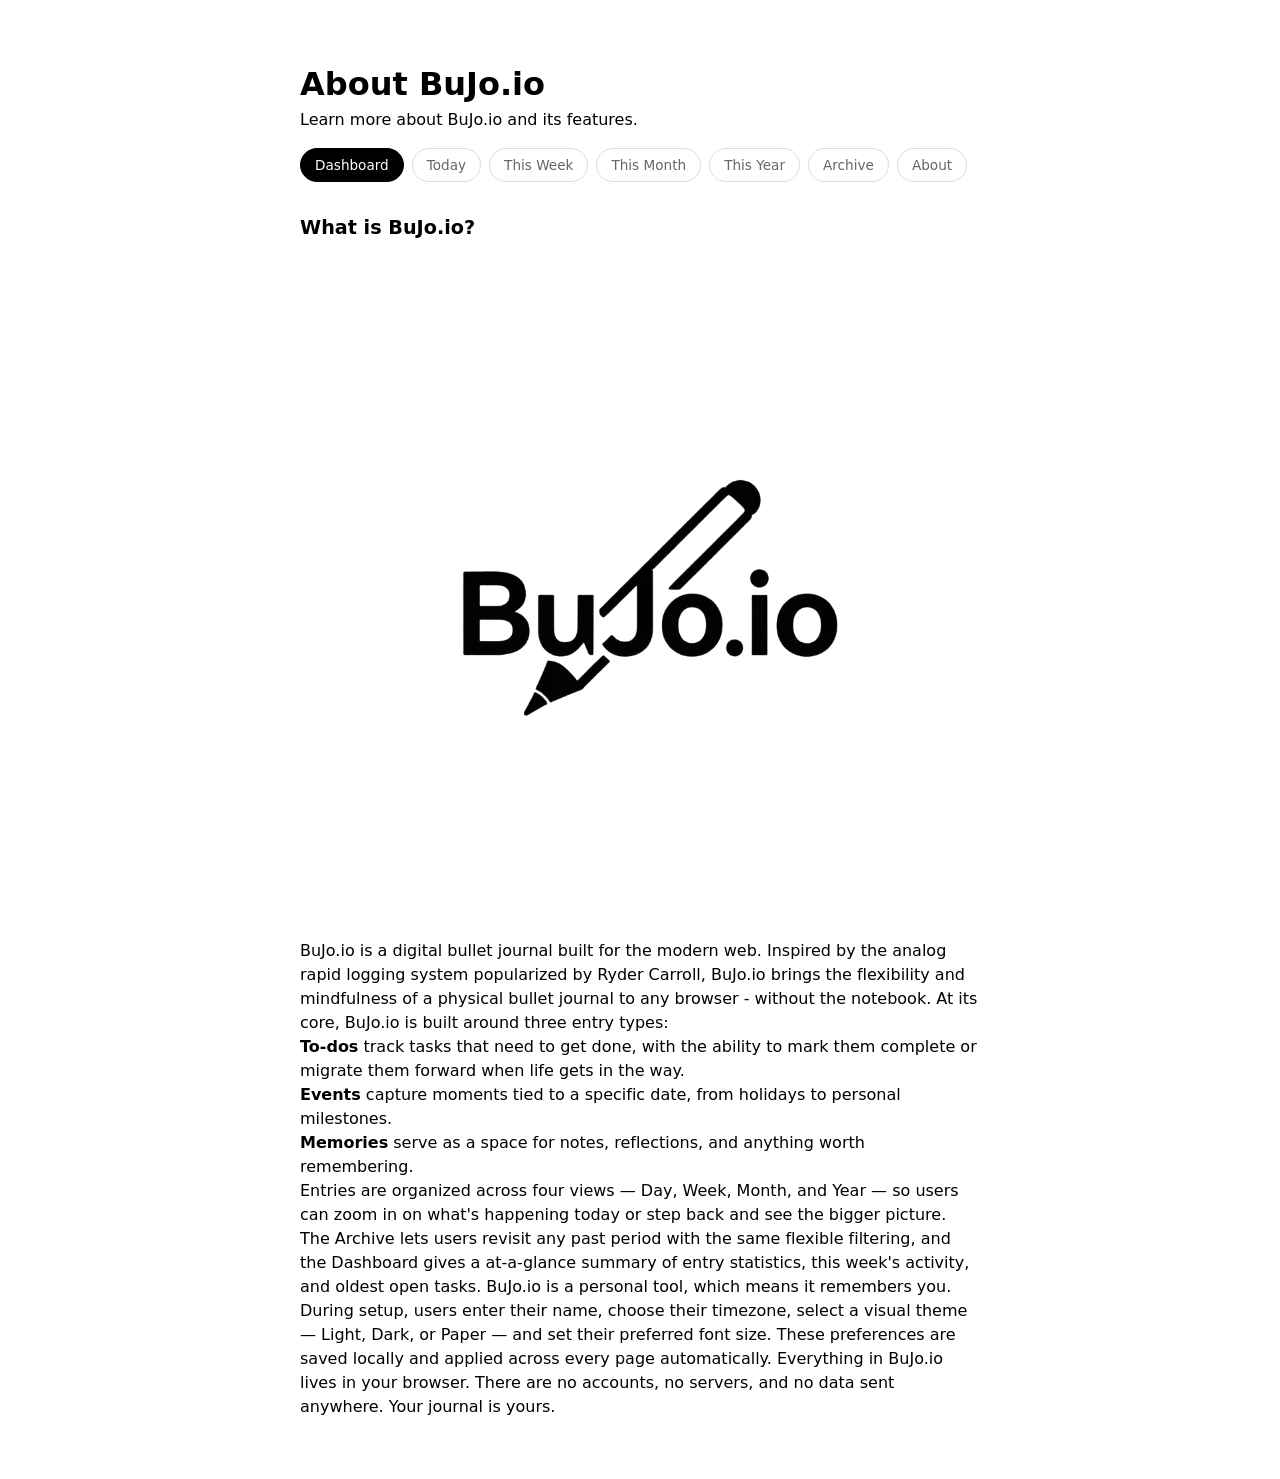
==== about.html @ 564a23ba "Built About page.  Added links to About to Dashboard, BuJo, and Archive pages." ====
<!DOCTYPE html>
<html lang="en">
<head>
    <meta charset="UTF-8">
    <meta name="viewport" content="width=device-width, initial-scale=1.0">
    <link rel="stylesheet" href="./css/style.css">
    <link rel="icon" type="image/png" href="./img/favicon-96x96.png" sizes="96x96" />
    <link rel="icon" type="image/svg+xml" href="./img/favicon.svg" />
    <link rel="shortcut icon" href="./img/favicon.ico" />
    <link rel="apple-touch-icon" sizes="180x180" href="./img/apple-touch-icon.png" />
    <link rel="manifest" href="./img/site.webmanifest" />
    <title>About BuJo.io</title>
</head>
<body>
    <main class="main">
        <h1 class="main__title">About BuJo.io</h1>
        <p class="main__description">Learn more about BuJo.io and its features.</p>

        <nav class="view-nav">
          <a href="dashboard.html" class="active">Dashboard</a>
          <a href="bujo.html">Today</a>
          <a href="bujo.html?view=week">This Week</a>
          <a href="bujo.html?view=month">This Month</a>
          <a href="bujo.html?view=year">This Year</a>
          <a href="archive.html">Archive</a>
          <a href="about.html">About</a>
        </nav>
        
        <section>
            <h2 class="section-title">What is BuJo.io?</h2>
            <img src="./img/BuJoLogo.svg" alt="BuJo.io Logo" class="about-logo">
            <p>BuJo.io is a digital bullet journal built for the modern web. Inspired by the analog rapid logging system popularized by Ryder Carroll, BuJo.io brings the flexibility and mindfulness of a physical bullet journal to any browser - without the notebook.
                At its core, BuJo.io is built around three entry types: 
                <ul>
                    <li><strong>To-dos</strong> track tasks that need to get done, with the ability to mark them complete or migrate them forward when life gets in the way.</li>
                    <li><strong>Events</strong> capture moments tied to a specific date, from holidays to personal milestones.</li>
                    <li><strong>Memories</strong> serve as a space for notes, reflections, and anything worth remembering.</li>
                </ul>
            </p>
            <p>Entries are organized across four views — Day, Week, Month, and Year — so users can zoom in on what's happening today or step back and see the bigger picture. The Archive lets users revisit any past period with the same flexible filtering, and the Dashboard gives a at-a-glance summary of entry statistics, this week's activity, and oldest open tasks.
            BuJo.io is a personal tool, which means it remembers you. During setup, users enter their name, choose their timezone, select a visual theme — Light, Dark, or Paper — and set their preferred font size. These preferences are saved locally and applied across every page automatically.
            Everything in BuJo.io lives in your browser. There are no accounts, no servers, and no data sent anywhere. Your journal is yours.</p>
        </section>
    </main>
    <script src="./js/storage.js"></script>
    <script src="./js/index.js"></script> 
</body>
</html>
---- css/style.css ----
@import url("./reset.css");

/* ─── Theme Variables ───────────────────────────────────────── */

:root {
    --bg-primary: #ffffff;
    --bg-secondary: #fcfcfc;
    --text-primary: #000000;
    --text-secondary: #666666;
    --text-tertiary: #999999;
    --border-color: #dddddd;
    --border-light: #f0f0f0;
    --accent: #000000;
    --accent-text: #ffffff;
}

[data-theme="dark"] {
    --bg-primary: #1a1a1a;
    --bg-secondary: #242424;
    --text-primary: #e8e8e8;
    --text-secondary: #aaaaaa;
    --text-tertiary: #666666;
    --border-color: #333333;
    --border-light: #2a2a2a;
    --accent: #e8e8e8;
    --accent-text: #1a1a1a;
}

[data-theme="paper"] {
    --bg-primary: #f5f0e8;
    --bg-secondary: #ede8dc;
    --text-primary: #2c2416;
    --text-secondary: #6b5d4f;
    --text-tertiary: #9c8c7e;
    --border-color: #c8b89a;
    --border-light: #ddd4c0;
    --accent: #2c2416;
    --accent-text: #f5f0e8;
}

/* ─── Font Sizes ────────────────────────────────────────────── */

[data-font-size="small"]  { font-size: 14px; }
[data-font-size="medium"] { font-size: 16px; }
[data-font-size="large"]  { font-size: 18px; }

/* ─── Base ──────────────────────────────────────────────────── */

body {
    background-color: var(--bg-primary);
    color: var(--text-primary);
}

.main {
    max-width: 600px;
    margin: 40px auto;
    padding: 20px;
    background-color: var(--bg-primary);
}

.mainTitle {
    font-size: 2.5rem;
    font-weight: 800;
    margin-bottom: 0.5rem;
}

#current-date {
    color: var(--text-secondary);
    font-size: 1.1rem;
    display: block;
    margin-bottom: 2rem;
}

.hidden {
    display: none;
}

/* ─── Navigation ────────────────────────────────────────────── */

.view-nav {
    display: flex;
    gap: 8px;
    margin: 1rem 0 2rem;
    flex-wrap: wrap;
}

.view-nav a {
    padding: 6px 14px;
    border: 1px solid var(--border-color);
    border-radius: 20px;
    font-size: 0.85rem;
    color: var(--text-secondary);
    white-space: nowrap;
    transition: all 0.15s;
}

.view-nav a.active {
    background-color: var(--accent);
    color: var(--accent-text);
    border-color: var(--accent);
}

.view-nav a:hover:not(.active) {
    border-color: var(--accent);
    color: var(--accent);
}

/* ─── Form ──────────────────────────────────────────────────── */

.log-form,
.setup-form {
    display: flex;
    flex-direction: column;
    gap: 1.5rem;
}

.form-group label {
    display: block;
    font-weight: 600;
    margin-bottom: 0.5rem;
}

textarea,
input[type="text"],
input[type="date"],
input[type="datetime-local"],
select {
    width: 100%;
    padding: 12px;
    border: 1px solid var(--border-color);
    border-radius: 6px;
    background-color: var(--bg-secondary);
    color: var(--text-primary);
}

textarea:focus,
input[type="text"]:focus,
input[type="date"]:focus,
select:focus {
    border-color: var(--accent);
    background-color: var(--bg-primary);
}

.submit-btn {
    background-color: var(--accent);
    color: var(--accent-text);
    padding: 15px;
    border-radius: 6px;
    font-weight: bold;
    text-align: center;
    transition: opacity 0.2s;
    cursor: pointer;
}

.submit-btn:hover {
    opacity: 0.8;
}

/* ─── Radio / Log Type Selector ─────────────────────────────── */

.radio-group {
    display: flex;
    gap: 20px;
    padding: 10px 0;
    flex-wrap: wrap;
}

.radio-group input[type="radio"] {
    display: none;
}

.log-type-label {
    display: flex;
    align-items: center;
    gap: 8px;
    padding: 8px 16px;
    border: 1px solid var(--border-color);
    border-radius: 20px;
    cursor: pointer;
    font-size: 0.9rem;
    color: var(--text-secondary);
    transition: all 0.15s;
    user-select: none;
}

.log-type-label:hover {
    border-color: var(--accent);
    color: var(--accent);
}

input[type="radio"]:checked + .log-type-label {
    background-color: var(--accent);
    color: var(--accent-text);
    border-color: var(--accent);
}

input[type="radio"]:checked + .log-type-label .log-type-bullet--todo::before {
    background-color: var(--accent-text);
}

input[type="radio"]:checked + .log-type-label .log-type-bullet--event,
input[type="radio"]:checked + .log-type-label .log-type-bullet--memory {
    color: var(--accent-text);
}

.log-type-bullet {
    display: inline-flex;
    align-items: center;
    justify-content: center;
    width: 16px;
    font-size: 0.85rem;
}

.log-type-bullet--todo::before {
    content: '';
    display: block;
    width: 7px;
    height: 7px;
    border-radius: 50%;
    background-color: var(--text-primary);
    margin: 0 auto;
}

.log-type-bullet--event {
    font-size: 0.7rem;
    color: var(--text-primary);
}

.log-type-bullet--memory {
    font-weight: 700;
    color: var(--text-secondary);
}

.setup-icon {
    font-size: 0.9rem;
    line-height: 1;
}

.setup-icon--small  { font-size: 0.7rem; }
.setup-icon--medium { font-size: 0.9rem; }
.setup-icon--large  { font-size: 1.1rem; }

/* ─── Quill Editor ──────────────────────────────────────────── */

.ql-toolbar.ql-snow {
    border: 1px solid var(--border-color);
    border-radius: 6px 6px 0 0;
    background-color: var(--bg-secondary);
}

.ql-container.ql-snow {
    border: 1px solid var(--border-color);
    border-top: none;
    border-radius: 0 0 6px 6px;
    background-color: var(--bg-secondary);
    font-size: 1rem;
    font-family: inherit;
    color: var(--text-primary);
}

.ql-editor {
    min-height: 120px;
    line-height: 1.6;
}

.ql-editor.ql-blank::before {
    color: var(--text-tertiary);
    font-style: normal;
}

/* ─── Bullets ───────────────────────────────────────────────── */

.bullet {
    display: inline-flex;
    align-items: center;
    justify-content: center;
    width: 20px;
    font-size: 1rem;
    line-height: 1;
    flex-shrink: 0;
}

.bullet--todo::before {
    content: '';
    display: block;
    width: 7px;
    height: 7px;
    border-radius: 50%;
    background-color: var(--text-primary);
    margin: 0 auto;
}

.bullet--event {
    font-size: 0.75rem;
    color: var(--text-primary);
}

.bullet--memory {
    font-weight: 700;
    font-size: 1rem;
    color: var(--text-secondary);
}

.bullet--migrated {
    font-size: 1.3rem;
    font-weight: 700;
    color: var(--text-tertiary);
    line-height: 1;
}

/* ─── Entry Rows ────────────────────────────────────────────── */

#entries-list {
    margin-top: 3rem;
    border-top: 1px solid var(--border-light);
    padding-top: 2rem;
}

.entry-row {
    display: flex;
    align-items: flex-start;
    gap: 10px;
    padding: 10px 0;
    border-bottom: 1px solid var(--border-light);
}

.entry-row:last-child {
    border-bottom: none;
}

.entry-symbol {
    padding-top: 3px;
}

.entry-body {
    flex: 1;
    font-size: 0.95rem;
    line-height: 1.6;
    color: var(--text-primary);
}

.entry-body ul,
.entry-body ol {
    padding-left: 1.5rem;
    margin: 0.25rem 0;
}

.entry-date {
    font-size: 0.8rem;
    color: var(--text-tertiary);
    margin-left: 6px;
}

.entry-row--done .entry-body {
    text-decoration: line-through;
    opacity: 0.45;
}

.entry-row--done .bullet--todo::before {
    background-color: var(--text-tertiary);
}

.entry-row--migrated .entry-body {
    opacity: 0.5;
    font-style: italic;
}

/* ─── Entry Actions ─────────────────────────────────────────── */

.entry-actions {
    display: flex;
    gap: 4px;
    flex-shrink: 0;
    opacity: 0;
    transition: opacity 0.15s;
}

.entry-row:hover .entry-actions {
    opacity: 1;
}

.action-btn {
    background: none;
    border: 1px solid var(--border-color);
    border-radius: 4px;
    cursor: pointer;
    font-size: 0.8rem;
    padding: 3px 7px;
    color: var(--text-tertiary);
    transition: color 0.15s, border-color 0.15s, background 0.15s;
    line-height: 1;
}

.action-btn--done:hover {
    color: #e53e3e;
    border-color: #e53e3e;
    background: #fff5f5;
}

.action-btn--migrate:hover {
    color: #3182ce;
    border-color: #3182ce;
    background: #ebf8ff;
}

.action-btn--edit:hover {
    color: #805ad5;
    border-color: #805ad5;
    background: #faf5ff;
}

.action-btn--delete:hover {
    color: var(--text-secondary);
    border-color: var(--border-color);
    background: var(--bg-secondary);
}

/* ─── Inline Edit ───────────────────────────────────────────── */

.edit-input {
    width: 100%;
    padding: 4px 8px;
    border: 1px solid var(--border-color);
    border-radius: 4px;
    font-size: 0.95rem;
    margin-bottom: 4px;
    background-color: var(--bg-secondary);
    color: var(--text-primary);
}

.action-btn--save:hover {
    color: #38a169;
    border-color: #38a169;
    background: #f0fff4;
}

/* ─── Holidays ──────────────────────────────────────────────── */

#holidays-toggle {
    user-select: none;
    color: var(--text-primary);
}

.holiday-card {
    border: 0.5px solid var(--border-color);
    border-radius: 8px;
    padding: 12px;
    margin-bottom: 8px;
    background-color: var(--bg-secondary);
    color: var(--text-primary);
}

.add-holiday-btn {
    font-size: 0.8rem;
    padding: 4px 10px;
    border: 1px solid var(--border-color);
    border-radius: 4px;
    cursor: pointer;
    margin-top: 6px;
    background: none;
    color: var(--text-secondary);
    transition: all 0.15s;
}

.add-holiday-btn:hover {
    border-color: var(--accent);
    color: var(--accent);
}

/* ─── Filter Bar ────────────────────────────────────────────── */

.filter-bar {
    display: flex;
    gap: 8px;
    margin-bottom: 1.5rem;
    flex-wrap: wrap;
}

.filter-btn {
    padding: 6px 14px;
    border: 1px solid var(--border-color);
    border-radius: 20px;
    font-size: 0.85rem;
    cursor: pointer;
    background: none;
    color: var(--text-secondary);
    transition: all 0.15s;
}

.filter-btn:hover {
    border-color: var(--accent);
    color: var(--accent);
}

.filter-btn.active {
    background: var(--accent);
    color: var(--accent-text);
    border-color: var(--accent);
}

/* ─── Dashboard ─────────────────────────────────────────────── */

.section-title {
    font-size: 1.2rem;
    font-weight: 700;
    margin-bottom: 1rem;
    margin-top: 2rem;
    color: var(--text-primary);
}

.stats-grid {
    display: grid;
    grid-template-columns: repeat(auto-fill, minmax(120px, 1fr));
    gap: 12px;
}

.stat-card {
    border: 1px solid var(--border-color);
    border-radius: 8px;
    padding: 16px 12px;
    text-align: center;
    display: flex;
    flex-direction: column;
    gap: 4px;
    cursor: pointer;
    transition: border-color 0.15s, box-shadow 0.15s;
    background-color: var(--bg-secondary);
}

.stat-card:hover {
    border-color: var(--text-secondary);
}

.stat-card--active {
    border-color: var(--accent);
    box-shadow: 0 0 0 1px var(--accent);
}

.stat-value {
    font-size: 2rem;
    font-weight: 800;
    line-height: 1;
    color: var(--text-primary);
}

.stat-label {
    font-size: 0.8rem;
    color: var(--text-tertiary);
}

.week-group {
    margin-bottom: 1.5rem;
}

.week-date {
    font-size: 0.95rem;
    font-weight: 600;
    color: var(--text-secondary);
    margin-bottom: 6px;
}

.week-entry {
    display: flex;
    gap: 10px;
    padding: 6px 0;
    border-bottom: 1px solid var(--border-light);
    font-size: 0.9rem;
    align-items: baseline;
}

.week-entry-type {
    font-size: 0.75rem;
    color: var(--text-tertiary);
    min-width: 52px;
    text-transform: uppercase;
    letter-spacing: 0.05em;
}

.week-entry-body {
    flex: 1;
    color: var(--text-primary);
}

/* ─── Archive ───────────────────────────────────────────────── */

.archive-nav {
    display: flex;
    align-items: center;
    justify-content: space-between;
    margin: 1.5rem 0;
    gap: 12px;
}

.archive-btn {
    padding: 6px 14px;
    border: 1px solid var(--border-color);
    border-radius: 6px;
    font-size: 0.9rem;
    cursor: pointer;
    background: none;
    color: var(--text-secondary);
    transition: border-color 0.15s, color 0.15s;
}

.archive-btn:hover {
    border-color: var(--accent);
    color: var(--accent);
}

.archive-period {
    font-size: 0.95rem;
    color: var(--text-secondary);
    text-align: center;
    flex: 1;
}

.archive-date-heading {
    font-size: 1rem;
    font-weight: 600;
    color: var(--text-secondary);
    margin: 1.5rem 0 0.5rem;
    padding-bottom: 4px;
    border-bottom: 1px solid var(--border-light);
}

/* ─── Responsive ────────────────────────────────────────────── */

@media (min-width: 900px) {
    .main {
        max-width: 720px;
    }
}

@media (max-width: 430px) {
    .main {
        padding: 14px;
        margin: 12px auto;
    }

    .mainTitle {
        font-size: 1.8rem;
    }

    .radio-group {
        flex-wrap: wrap;
        gap: 10px;
    }

    .entry-actions {
        opacity: 1;
    }

    .ql-toolbar button {
        min-width: 28px;
        min-height: 28px;
    }

    .stats-grid {
        grid-template-columns: repeat(auto-fill, minmax(90px, 1fr));
    }
}
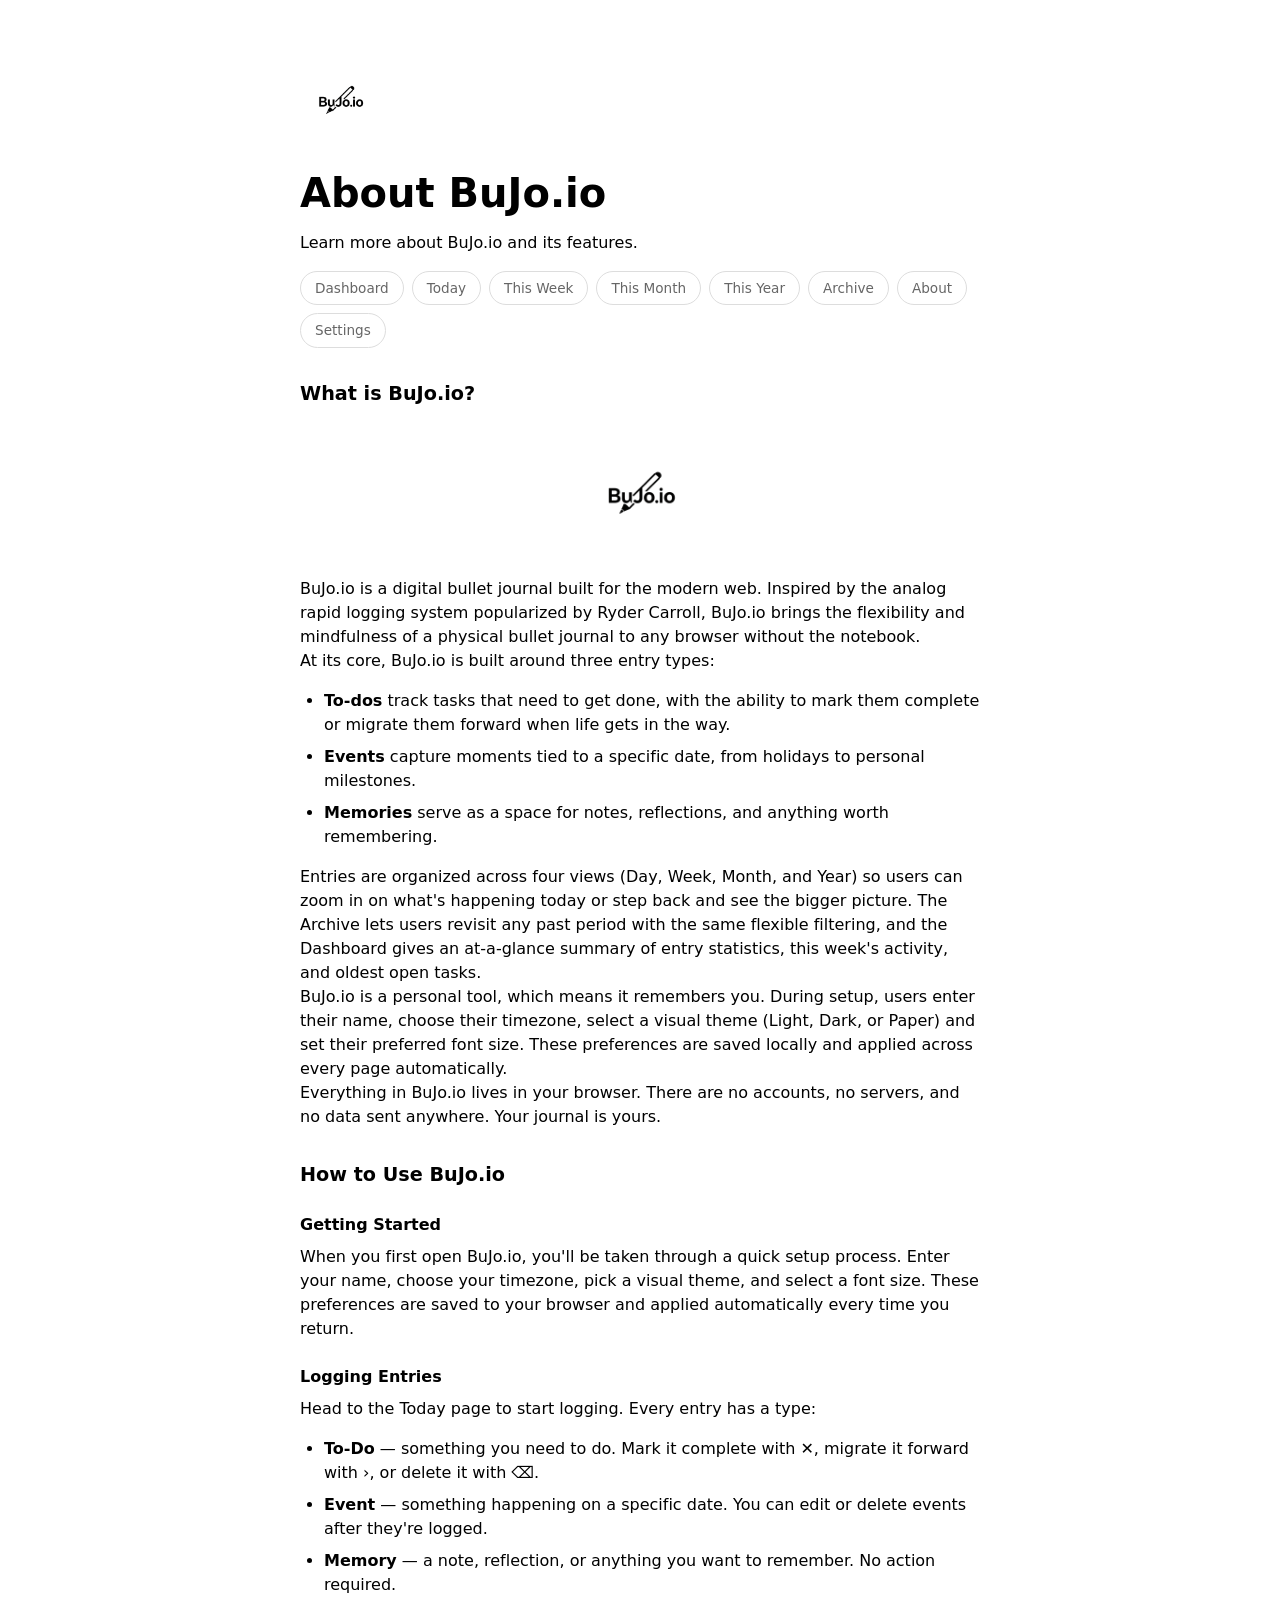
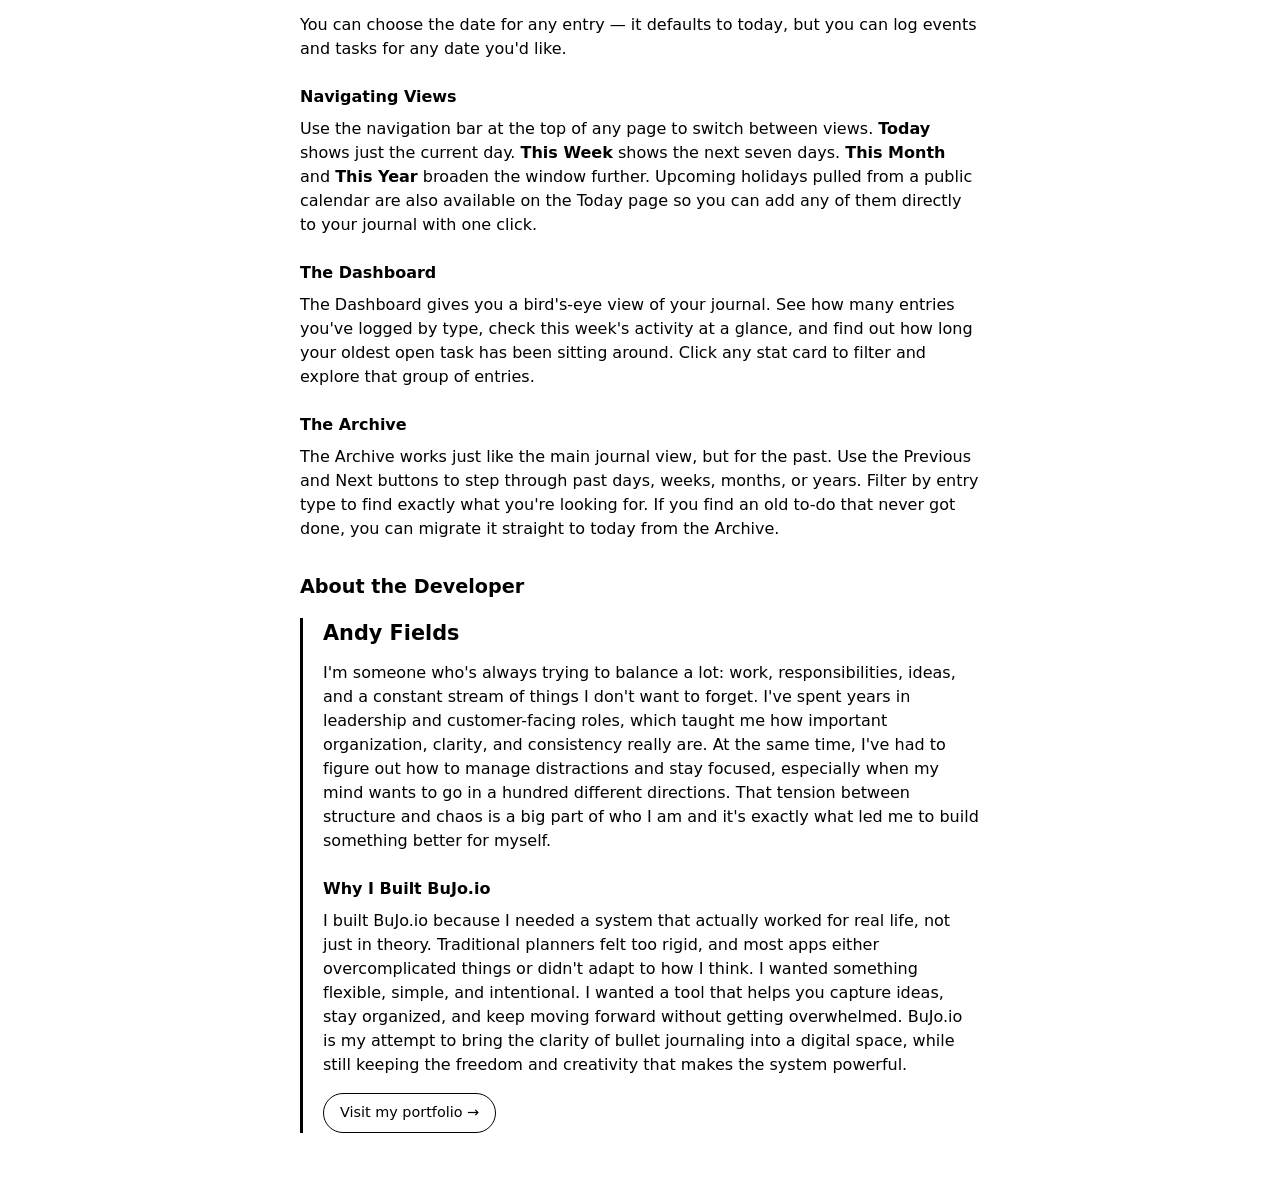
==== commit f5335519: "Debugged dark mode.  Re-uploaded corrected logo and added to all pages." ====
--- a/about.html
+++ b/about.html
@@ -3,46 +3,108 @@
 <head>
     <meta charset="UTF-8">
     <meta name="viewport" content="width=device-width, initial-scale=1.0">
+    <script>
+        (function() {
+            try {
+                const settings = JSON.parse(localStorage.getItem('bujo_user_settings'));
+                if (settings && settings.visualPreference) {
+                    document.documentElement.setAttribute('data-theme', settings.visualPreference);
+                }
+                if (settings && settings.fontSize) {
+                    document.documentElement.setAttribute('data-font-size', settings.fontSize);
+                }
+            } catch(e) {}
+        })();
+    </script>
     <link rel="stylesheet" href="./css/style.css">
     <link rel="icon" type="image/png" href="./img/favicon-96x96.png" sizes="96x96" />
     <link rel="icon" type="image/svg+xml" href="./img/favicon.svg" />
     <link rel="shortcut icon" href="./img/favicon.ico" />
     <link rel="apple-touch-icon" sizes="180x180" href="./img/apple-touch-icon.png" />
     <link rel="manifest" href="./img/site.webmanifest" />
-    <title>About BuJo.io</title>
+    <title>About - BuJo.io</title>
 </head>
 <body>
     <main class="main">
-        <h1 class="main__title">About BuJo.io</h1>
-        <p class="main__description">Learn more about BuJo.io and its features.</p>
+        <a href="index.html" class="site-logo-link">
+            <img src="./img/BuJoLogo.png" alt="BuJo.io" class="site-logo" id="site-logo">
+        </a>
+        <h1 class="mainTitle">About BuJo.io</h1>
+        <p class="mainDescription">Learn more about BuJo.io and its features.</p>
 
-        <nav class="view-nav">
-          <a href="dashboard.html" class="active">Dashboard</a>
-          <a href="bujo.html">Today</a>
-          <a href="bujo.html?view=week">This Week</a>
-          <a href="bujo.html?view=month">This Month</a>
-          <a href="bujo.html?view=year">This Year</a>
-          <a href="archive.html">Archive</a>
-          <a href="about.html">About</a>
+        <nav class="site-nav">
+            <button class="nav-hamburger" id="nav-hamburger" aria-label="Toggle navigation">
+                <span></span>
+                <span></span>
+                <span></span>
+            </button>
+            <div class="nav-links" id="nav-links">
+                <a href="dashboard.html">Dashboard</a>
+                <a href="bujo.html">Today</a>
+                <a href="bujo.html?view=week">This Week</a>
+                <a href="bujo.html?view=month">This Month</a>
+                <a href="bujo.html?view=year">This Year</a>
+                <a href="archive.html">Archive</a>
+                <a href="about.html">About</a>
+                <a href="setup.html">Settings</a>
+            </div>
         </nav>
-        
+
         <section>
             <h2 class="section-title">What is BuJo.io?</h2>
-            <img src="./img/BuJoLogo.svg" alt="BuJo.io Logo" class="about-logo">
-            <p>BuJo.io is a digital bullet journal built for the modern web. Inspired by the analog rapid logging system popularized by Ryder Carroll, BuJo.io brings the flexibility and mindfulness of a physical bullet journal to any browser - without the notebook.
-                At its core, BuJo.io is built around three entry types: 
-                <ul>
-                    <li><strong>To-dos</strong> track tasks that need to get done, with the ability to mark them complete or migrate them forward when life gets in the way.</li>
-                    <li><strong>Events</strong> capture moments tied to a specific date, from holidays to personal milestones.</li>
-                    <li><strong>Memories</strong> serve as a space for notes, reflections, and anything worth remembering.</li>
-                </ul>
-            </p>
-            <p>Entries are organized across four views — Day, Week, Month, and Year — so users can zoom in on what's happening today or step back and see the bigger picture. The Archive lets users revisit any past period with the same flexible filtering, and the Dashboard gives a at-a-glance summary of entry statistics, this week's activity, and oldest open tasks.
-            BuJo.io is a personal tool, which means it remembers you. During setup, users enter their name, choose their timezone, select a visual theme — Light, Dark, or Paper — and set their preferred font size. These preferences are saved locally and applied across every page automatically.
-            Everything in BuJo.io lives in your browser. There are no accounts, no servers, and no data sent anywhere. Your journal is yours.</p>
+            <img src="./img/BuJoLogo.png" alt="BuJo.io Logo" class="about-logo" id="site-logo">
+            <p>BuJo.io is a digital bullet journal built for the modern web. Inspired by the analog rapid logging system popularized by Ryder Carroll, BuJo.io brings the flexibility and mindfulness of a physical bullet journal to any browser without the notebook.</p>
+            <p>At its core, BuJo.io is built around three entry types:</p>
+            <ul class="about-list">
+                <li><strong>To-dos</strong> track tasks that need to get done, with the ability to mark them complete or migrate them forward when life gets in the way.</li>
+                <li><strong>Events</strong> capture moments tied to a specific date, from holidays to personal milestones.</li>
+                <li><strong>Memories</strong> serve as a space for notes, reflections, and anything worth remembering.</li>
+            </ul>
+            <p>Entries are organized across four views (Day, Week, Month, and Year) so users can zoom in on what's happening today or step back and see the bigger picture. The Archive lets users revisit any past period with the same flexible filtering, and the Dashboard gives an at-a-glance summary of entry statistics, this week's activity, and oldest open tasks.</p>
+            <p>BuJo.io is a personal tool, which means it remembers you. During setup, users enter their name, choose their timezone, select a visual theme (Light, Dark, or Paper) and set their preferred font size. These preferences are saved locally and applied across every page automatically.</p>
+            <p>Everything in BuJo.io lives in your browser. There are no accounts, no servers, and no data sent anywhere. Your journal is yours.</p>
         </section>
+
+        <section>
+            <h2 class="section-title">How to Use BuJo.io</h2>
+
+            <h3 class="about-subheading">Getting Started</h3>
+            <p>When you first open BuJo.io, you'll be taken through a quick setup process. Enter your name, choose your timezone, pick a visual theme, and select a font size. These preferences are saved to your browser and applied automatically every time you return.</p>
+
+            <h3 class="about-subheading">Logging Entries</h3>
+            <p>Head to the Today page to start logging. Every entry has a type:</p>
+            <ul class="about-list">
+                <li><strong>To-Do</strong> — something you need to do. Mark it complete with ✕, migrate it forward with ›, or delete it with ⌫.</li>
+                <li><strong>Event</strong> — something happening on a specific date. You can edit or delete events after they're logged.</li>
+                <li><strong>Memory</strong> — a note, reflection, or anything you want to remember. No action required.</li>
+            </ul>
+            <p>You can choose the date for any entry — it defaults to today, but you can log events and tasks for any date you'd like.</p>
+
+            <h3 class="about-subheading">Navigating Views</h3>
+            <p>Use the navigation bar at the top of any page to switch between views. <strong>Today</strong> shows just the current day. <strong>This Week</strong> shows the next seven days. <strong>This Month</strong> and <strong>This Year</strong> broaden the window further. Upcoming holidays pulled from a public calendar are also available on the Today page so you can add any of them directly to your journal with one click.</p>
+
+            <h3 class="about-subheading">The Dashboard</h3>
+            <p>The Dashboard gives you a bird's-eye view of your journal. See how many entries you've logged by type, check this week's activity at a glance, and find out how long your oldest open task has been sitting around. Click any stat card to filter and explore that group of entries.</p>
+
+            <h3 class="about-subheading">The Archive</h3>
+            <p>The Archive works just like the main journal view, but for the past. Use the Previous and Next buttons to step through past days, weeks, months, or years. Filter by entry type to find exactly what you're looking for. If you find an old to-do that never got done, you can migrate it straight to today from the Archive.</p>
+        </section>
+
+        <section>
+            <h2 class="section-title">About the Developer</h2>
+            <div class="about-developer">
+                <h3 class="about-dev-name">Andy Fields</h3>
+                <p>I'm someone who's always trying to balance a lot: work, responsibilities, ideas, and a constant stream of things I don't want to forget. I've spent years in leadership and customer-facing roles, which taught me how important organization, clarity, and consistency really are. At the same time, I've had to figure out how to manage distractions and stay focused, especially when my mind wants to go in a hundred different directions. That tension between structure and chaos is a big part of who I am and it's exactly what led me to build something better for myself.</p>
+                <h3 class="about-subheading">Why I Built BuJo.io</h3>
+                <p>I built BuJo.io because I needed a system that actually worked for real life, not just in theory. Traditional planners felt too rigid, and most apps either overcomplicated things or didn't adapt to how I think. I wanted something flexible, simple, and intentional. I wanted a tool that helps you capture ideas, stay organized, and keep moving forward without getting overwhelmed. BuJo.io is my attempt to bring the clarity of bullet journaling into a digital space, while still keeping the freedom and creativity that makes the system powerful.</p>
+                <a href="https://gr0ogrux.github.io/" class="about-link" target="_blank">Visit my portfolio →</a>
+            </div>
+        </section>
+
     </main>
     <script src="./js/storage.js"></script>
-    <script src="./js/index.js"></script> 
+    <script>
+        window.onload = function () { applyUserSettings(); };
+    </script>
 </body>
 </html>
--- a/css/style.css
+++ b/css/style.css
@@ -14,7 +14,7 @@
     --accent-text: #ffffff;
 }
 
-[data-theme="dark"] {
+html[data-theme="dark"] {
     --bg-primary: #1a1a1a;
     --bg-secondary: #242424;
     --text-primary: #e8e8e8;
@@ -26,7 +26,7 @@
     --accent-text: #1a1a1a;
 }
 
-[data-theme="paper"] {
+html[data-theme="paper"] {
     --bg-primary: #f5f0e8;
     --bg-secondary: #ede8dc;
     --text-primary: #2c2416;
@@ -40,9 +40,9 @@
 
 /* ─── Font Sizes ────────────────────────────────────────────── */
 
-[data-font-size="small"]  { font-size: 14px; }
-[data-font-size="medium"] { font-size: 16px; }
-[data-font-size="large"]  { font-size: 18px; }
+html[data-font-size="small"]  { font-size: 14px; }
+html[data-font-size="medium"] { font-size: 16px; }
+html[data-font-size="large"]  { font-size: 18px; }
 
 /* ─── Base ──────────────────────────────────────────────────── */
 
@@ -75,16 +75,36 @@
     display: none;
 }
 
+/* ─── Site Logo ──────────────────────────────────────────────── */
+
+.site-logo-link {
+    display: inline-block;
+    margin-bottom: 1rem;
+}
+
+.site-logo {
+    width: 80px;
+    display: block;
+}
+
+[data-theme="dark"] .site-logo {
+    content: url('../img/BuJoLogoDark.png');
+}
+
 /* ─── Navigation ────────────────────────────────────────────── */
 
-.view-nav {
+.site-nav {
+    position: relative;
+    margin: 1rem 0 2rem;
+}
+
+.nav-links {
     display: flex;
     gap: 8px;
-    margin: 1rem 0 2rem;
     flex-wrap: wrap;
 }
 
-.view-nav a {
+.nav-links a {
     padding: 6px 14px;
     border: 1px solid var(--border-color);
     border-radius: 20px;
@@ -94,15 +114,52 @@
     transition: all 0.15s;
 }
 
-.view-nav a.active {
+.nav-links a.active {
     background-color: var(--accent);
     color: var(--accent-text);
     border-color: var(--accent);
 }
 
-.view-nav a:hover:not(.active) {
+.nav-links a:hover:not(.active) {
     border-color: var(--accent);
     color: var(--accent);
+}
+
+.nav-hamburger {
+    display: none;
+    flex-direction: column;
+    gap: 5px;
+    padding: 8px;
+    border: 1px solid var(--border-color);
+    border-radius: 8px;
+    background: none;
+    cursor: pointer;
+    transition: border-color 0.15s;
+}
+
+.nav-hamburger:hover {
+    border-color: var(--accent);
+}
+
+.nav-hamburger span {
+    display: block;
+    width: 22px;
+    height: 2px;
+    background-color: var(--text-primary);
+    border-radius: 2px;
+    transition: all 0.2s;
+}
+
+.nav-hamburger.open span:nth-child(1) {
+    transform: translateY(7px) rotate(45deg);
+}
+
+.nav-hamburger.open span:nth-child(2) {
+    opacity: 0;
+}
+
+.nav-hamburger.open span:nth-child(3) {
+    transform: translateY(-7px) rotate(-45deg);
 }
 
 /* ─── Form ──────────────────────────────────────────────────── */
@@ -240,6 +297,86 @@
 .setup-icon--medium { font-size: 0.9rem; }
 .setup-icon--large  { font-size: 1.1rem; }
 
+/* ─── Floating Action Button ─────────────────────────────────── */
+
+.fab {
+    display: none;
+    position: fixed;
+    bottom: 24px;
+    right: 24px;
+    width: 56px;
+    height: 56px;
+    border-radius: 50%;
+    background-color: var(--accent);
+    color: var(--accent-text);
+    font-size: 2rem;
+    line-height: 1;
+    border: none;
+    cursor: pointer;
+    box-shadow: 0 4px 12px rgba(0, 0, 0, 0.2);
+    transition: opacity 0.2s, transform 0.2s;
+    z-index: 100;
+}
+
+.fab:hover {
+    opacity: 0.85;
+    transform: scale(1.05);
+}
+
+/* ─── Modal ──────────────────────────────────────────────────── */
+
+.modal-overlay {
+    display: none;
+    position: fixed;
+    inset: 0;
+    background-color: rgba(0, 0, 0, 0.5);
+    z-index: 200;
+    align-items: flex-end;
+    justify-content: center;
+}
+
+.modal-overlay.open {
+    display: flex;
+}
+
+.modal {
+    background-color: var(--bg-primary);
+    width: 100%;
+    max-height: 90vh;
+    overflow-y: auto;
+    border-radius: 16px 16px 0 0;
+    padding: 20px;
+}
+
+.modal-header {
+    display: flex;
+    align-items: center;
+    justify-content: space-between;
+    margin-bottom: 1.5rem;
+}
+
+.modal-title {
+    font-size: 1.2rem;
+    font-weight: 700;
+    color: var(--text-primary);
+}
+
+.modal-close {
+    background: none;
+    border: 1px solid var(--border-color);
+    border-radius: 6px;
+    padding: 4px 10px;
+    font-size: 0.85rem;
+    color: var(--text-secondary);
+    cursor: pointer;
+    transition: all 0.15s;
+}
+
+.modal-close:hover {
+    border-color: var(--accent);
+    color: var(--accent);
+}
+
 /* ─── Quill Editor ──────────────────────────────────────────── */
 
 .ql-toolbar.ql-snow {
@@ -623,31 +760,212 @@
     border-bottom: 1px solid var(--border-light);
 }
 
+/* ─── About Page ─────────────────────────────────────────────── */
+
+.about-logo {
+    width: 120px;
+    margin: 1.5rem auto;
+    display: block;
+}
+
+[data-theme="dark"] .about-logo {
+    content: url('../img/BuJoLogoDark.png');
+}
+
+.about-list {
+    list-style: disc;
+    padding-left: 1.5rem;
+    margin: 1rem 0;
+    display: flex;
+    flex-direction: column;
+    gap: 8px;
+    color: var(--text-primary);
+}
+
+.about-subheading {
+    font-size: 1rem;
+    font-weight: 700;
+    margin: 1.5rem 0 0.5rem;
+    color: var(--text-primary);
+}
+
+.about-developer {
+    border-left: 3px solid var(--accent);
+    padding-left: 1.25rem;
+    margin-top: 1rem;
+}
+
+.about-dev-name {
+    font-size: 1.3rem;
+    font-weight: 800;
+    margin-bottom: 0.75rem;
+    color: var(--text-primary);
+}
+
+.about-link {
+    display: inline-block;
+    margin-top: 1rem;
+    padding: 8px 16px;
+    border: 1px solid var(--accent);
+    border-radius: 20px;
+    font-size: 0.9rem;
+    color: var(--accent);
+    transition: all 0.15s;
+}
+
+.about-link:hover {
+    background-color: var(--accent);
+    color: var(--accent-text);
+}
+
+/* ─── Landing Page ───────────────────────────────────────────── */
+
+.landing {
+    display: flex;
+    flex-direction: column;
+    align-items: center;
+    justify-content: center;
+    text-align: center;
+    min-height: 80vh;
+    gap: 1rem;
+}
+
+.landing-logo {
+    width: 160px;
+    margin-bottom: 0.5rem;
+}
+
+[data-theme="dark"] .landing-logo {
+    content: url('../img/BuJoLogoDark.png');
+}
+
+.landing-title {
+    font-size: 3rem;
+    font-weight: 800;
+    color: var(--text-primary);
+}
+
+.landing-tagline {
+    font-size: 1.2rem;
+    color: var(--text-secondary);
+    margin-bottom: 0.5rem;
+}
+
+.landing-description {
+    font-size: 1rem;
+    color: var(--text-tertiary);
+    max-width: 420px;
+    line-height: 1.7;
+}
+
+.landing-btn {
+    display: inline-block;
+    margin-top: 0.5rem;
+    padding: 14px 32px;
+    background-color: var(--accent);
+    color: var(--accent-text);
+    border-radius: 8px;
+    font-size: 1rem;
+    font-weight: 700;
+    transition: opacity 0.2s;
+}
+
+.landing-btn:hover {
+    opacity: 0.8;
+}
+
+.landing-links {
+    display: flex;
+    gap: 16px;
+    font-size: 0.9rem;
+}
+
+.landing-links a {
+    color: var(--text-tertiary);
+    transition: color 0.15s;
+}
+
+.landing-links a:hover {
+    color: var(--text-primary);
+}
+
 /* ─── Responsive ────────────────────────────────────────────── */
 
-@media (min-width: 900px) {
+/* Desktop */
+@media (min-width: 768px) {
     .main {
         max-width: 720px;
-    }
-}
-
-@media (max-width: 430px) {
+        margin: 40px auto;
+        padding: 20px;
+    }
+
+    .mainTitle {
+        font-size: 2.5rem;
+    }
+
+    .stats-grid {
+        grid-template-columns: repeat(auto-fill, minmax(120px, 1fr));
+    }
+
+    .entry-actions {
+        opacity: 0;
+    }
+
+    .entry-row:hover .entry-actions {
+        opacity: 1;
+    }
+}
+
+/* Mobile and tablet */
+@media (max-width: 767px) {
     .main {
-        padding: 14px;
-        margin: 12px auto;
+        max-width: 100%;
+        margin: 0 auto;
+        padding: 16px;
     }
 
     .mainTitle {
         font-size: 1.8rem;
     }
 
+    .site-logo {
+        width: 60px;
+    }
+
+    /* Navigation */
+    .nav-hamburger {
+        display: flex;
+    }
+
+    .nav-links {
+        display: none;
+        flex-direction: column;
+        gap: 4px;
+        margin-top: 8px;
+        padding: 8px;
+        border: 1px solid var(--border-color);
+        border-radius: 8px;
+        background-color: var(--bg-secondary);
+    }
+
+    .nav-links.open {
+        display: flex;
+    }
+
+    .nav-links a {
+        border-radius: 8px;
+        padding: 10px 14px;
+    }
+
+    /* Forms */
     .radio-group {
         flex-wrap: wrap;
         gap: 10px;
     }
 
-    .entry-actions {
-        opacity: 1;
+    .log-type-label {
+        padding: 8px 12px;
+        font-size: 0.85rem;
     }
 
     .ql-toolbar button {
@@ -655,7 +973,111 @@
         min-height: 28px;
     }
 
+    input[type="date"] {
+        font-size: 1rem;
+    }
+
+    .submit-btn {
+        padding: 12px;
+    }
+
+    /* Modal and FAB */
+    .fab {
+        display: flex;
+        align-items: center;
+        justify-content: center;
+    }
+
+    .log-form {
+        display: none;
+    }
+
+    .modal .log-form {
+        display: flex;
+    }
+
+    /* Entries */
+    .entry-actions {
+        opacity: 1;
+    }
+
+    .entry-body {
+        font-size: 0.9rem;
+    }
+
+    .action-btn {
+        padding: 5px 9px;
+        font-size: 0.85rem;
+    }
+
+    /* Dashboard */
     .stats-grid {
         grid-template-columns: repeat(auto-fill, minmax(90px, 1fr));
     }
-}+
+    .stat-value {
+        font-size: 1.5rem;
+    }
+
+    .stat-label {
+        font-size: 0.75rem;
+    }
+
+    /* Archive */
+    .archive-nav {
+        flex-direction: row;
+        gap: 8px;
+    }
+
+    .archive-btn {
+        padding: 6px 10px;
+        font-size: 0.8rem;
+    }
+
+    .archive-period {
+        font-size: 0.85rem;
+    }
+
+    /* Filter bar */
+    .filter-bar {
+        flex-wrap: wrap;
+        gap: 6px;
+    }
+
+    .filter-btn {
+        padding: 5px 10px;
+        font-size: 0.8rem;
+    }
+
+    /* About page */
+    .about-logo {
+        width: 80px;
+    }
+
+    .about-developer {
+        padding-left: 0.75rem;
+    }
+
+    /* Landing page */
+    .landing {
+        min-height: 70vh;
+        padding: 20px;
+    }
+
+    .landing-title {
+        font-size: 2rem;
+    }
+
+    .landing-tagline {
+        font-size: 1rem;
+    }
+
+    .landing-description {
+        font-size: 0.9rem;
+    }
+
+    .landing-btn {
+        padding: 12px 24px;
+        font-size: 0.95rem;
+    }
+}
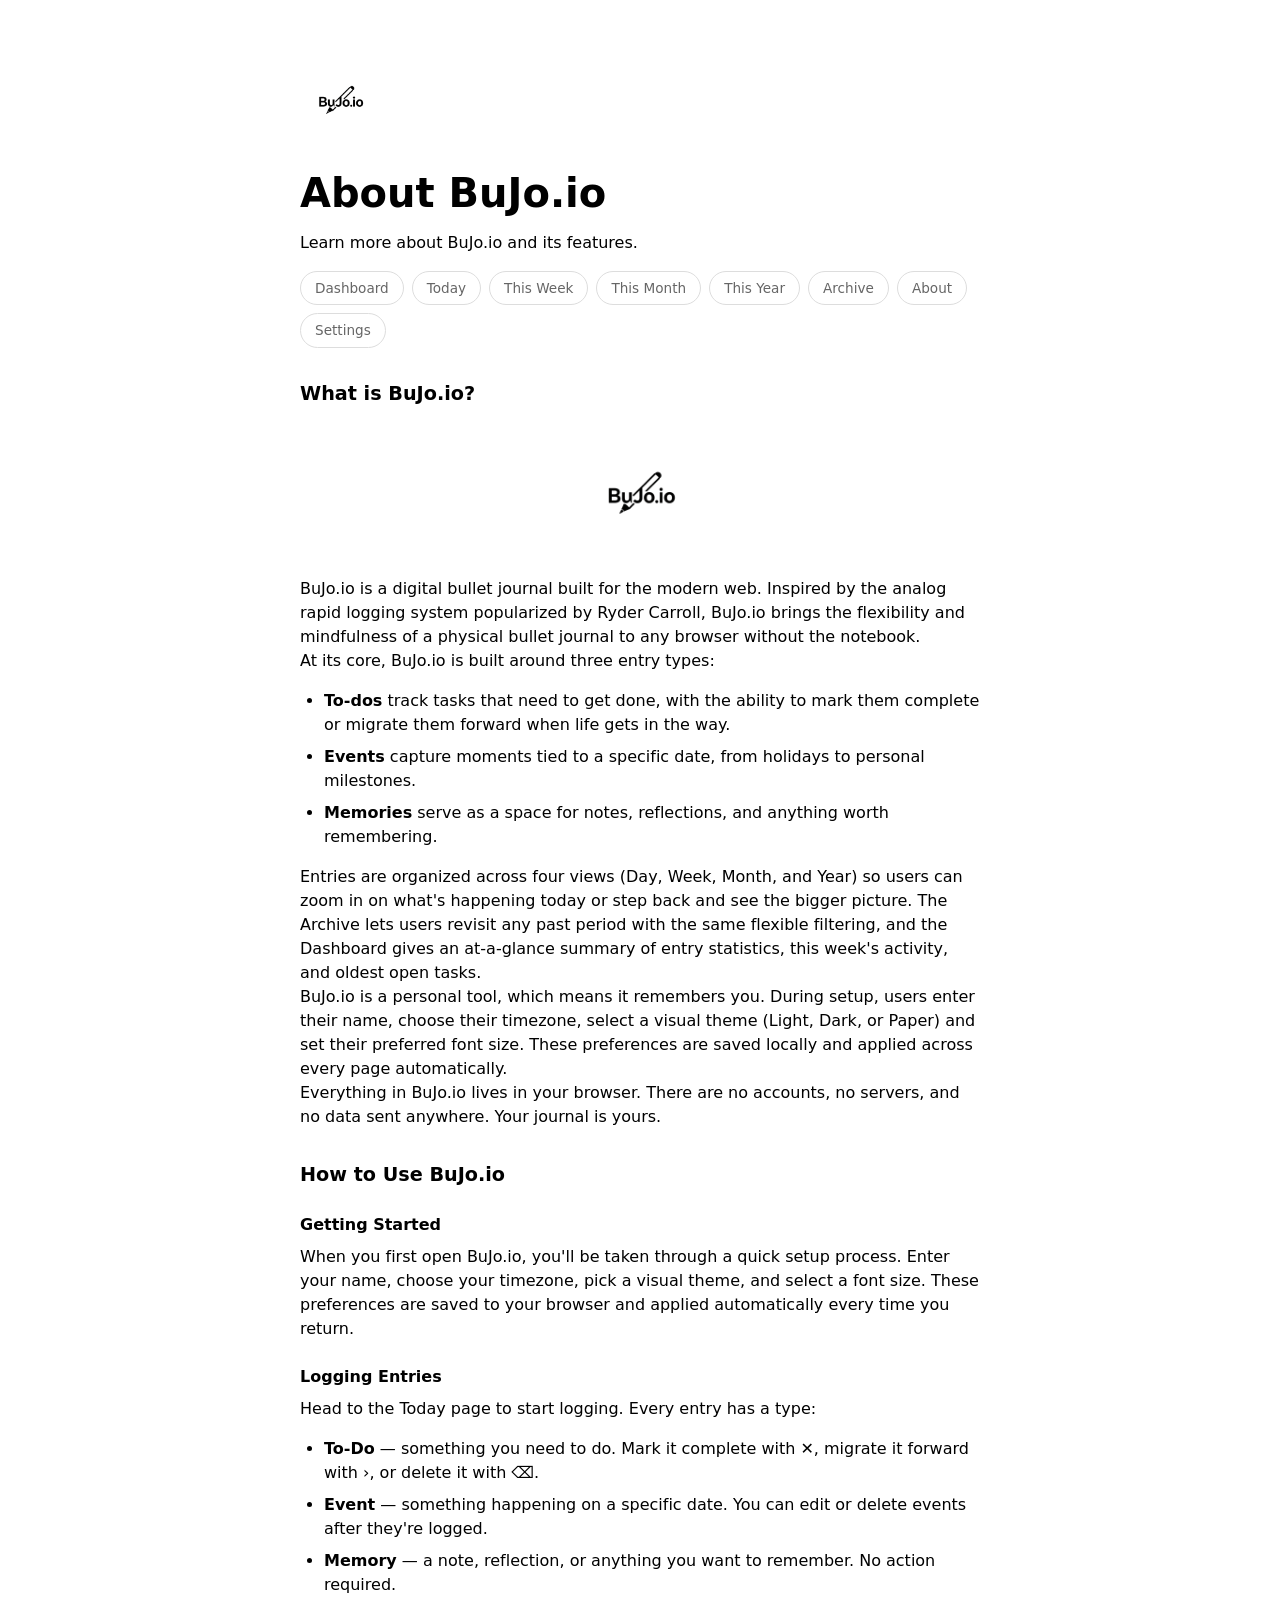
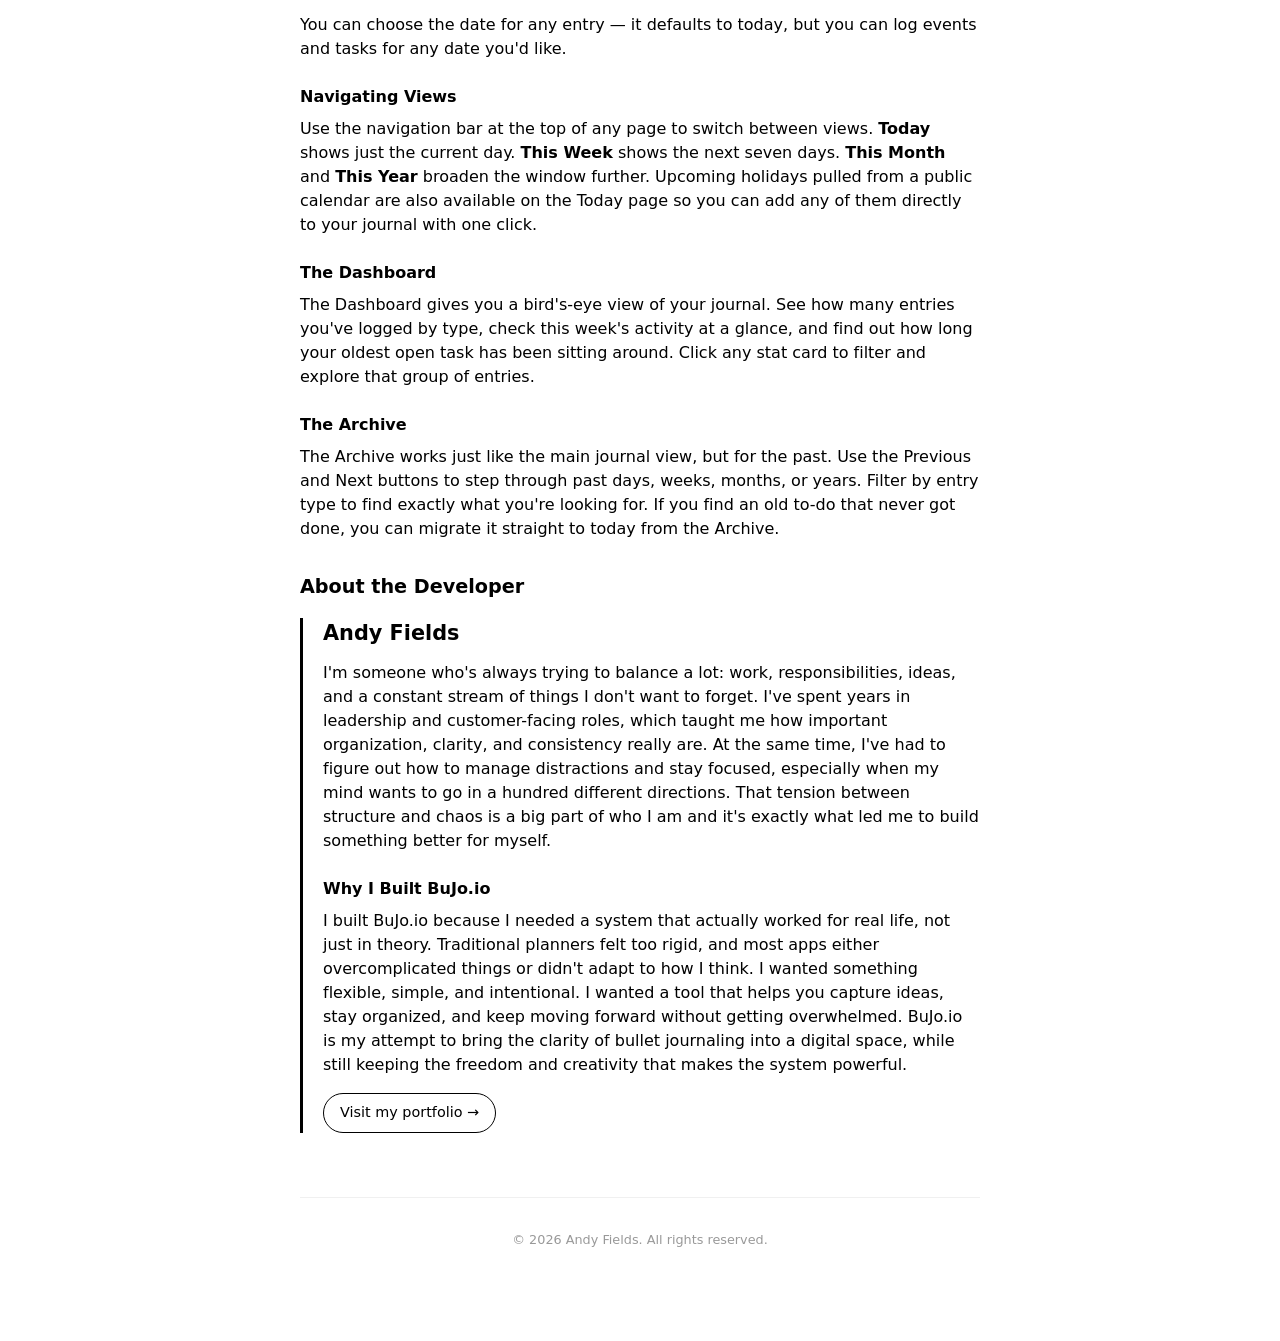
==== commit 76ea9ddd: "Add copyright footer to all pages" ====
--- a/about.html
+++ b/about.html
@@ -52,7 +52,7 @@
 
         <section>
             <h2 class="section-title">What is BuJo.io?</h2>
-            <img src="./img/BuJoLogo.png" alt="BuJo.io Logo" class="about-logo" id="site-logo">
+            <img src="./img/BuJoLogo.png" alt="BuJo.io Logo" class="about-logo">
             <p>BuJo.io is a digital bullet journal built for the modern web. Inspired by the analog rapid logging system popularized by Ryder Carroll, BuJo.io brings the flexibility and mindfulness of a physical bullet journal to any browser without the notebook.</p>
             <p>At its core, BuJo.io is built around three entry types:</p>
             <ul class="about-list">
@@ -101,10 +101,17 @@
             </div>
         </section>
 
+        <footer class="site-footer">
+            <p>&copy; 2026 Andy Fields. All rights reserved.</p>
+        </footer>
+
     </main>
     <script src="./js/storage.js"></script>
     <script>
-        window.onload = function () { applyUserSettings(); };
+        window.onload = function () { 
+            applyUserSettings();
+            initNav();
+        };
     </script>
 </body>
 </html>
--- a/css/style.css
+++ b/css/style.css
@@ -88,7 +88,7 @@
 }
 
 [data-theme="dark"] .site-logo {
-    content: url('../img/BuJoLogoDark.png');
+    content: url('../img/BuJoLogo-dark.png');
 }
 
 /* ─── Navigation ────────────────────────────────────────────── */
@@ -160,6 +160,36 @@
 
 .nav-hamburger.open span:nth-child(3) {
     transform: translateY(-7px) rotate(-45deg);
+}
+
+/* ─── View Nav (archive sub-navigation) ─────────────────────── */
+
+.view-nav {
+    display: flex;
+    gap: 8px;
+    margin: 0 0 1.5rem;
+    flex-wrap: wrap;
+}
+
+.view-nav a {
+    padding: 6px 14px;
+    border: 1px solid var(--border-color);
+    border-radius: 20px;
+    font-size: 0.85rem;
+    color: var(--text-secondary);
+    white-space: nowrap;
+    transition: all 0.15s;
+}
+
+.view-nav a.active {
+    background-color: var(--accent);
+    color: var(--accent-text);
+    border-color: var(--accent);
+}
+
+.view-nav a:hover:not(.active) {
+    border-color: var(--accent);
+    color: var(--accent);
 }
 
 /* ─── Form ──────────────────────────────────────────────────── */
@@ -552,6 +582,22 @@
     background: var(--bg-secondary);
 }
 
+.migrate-date-input {
+    padding: 3px 6px;
+    border: 1px solid var(--border-color);
+    border-radius: 4px;
+    font-size: 0.8rem;
+    background-color: var(--bg-secondary);
+    color: var(--text-primary);
+    width: auto;
+}
+
+.action-btn--save:hover {
+    color: #38a169;
+    border-color: #38a169;
+    background: #f0fff4;
+}
+
 /* ─── Inline Edit ───────────────────────────────────────────── */
 
 .edit-input {
@@ -563,12 +609,6 @@
     margin-bottom: 4px;
     background-color: var(--bg-secondary);
     color: var(--text-primary);
-}
-
-.action-btn--save:hover {
-    color: #38a169;
-    border-color: #38a169;
-    background: #f0fff4;
 }
 
 /* ─── Holidays ──────────────────────────────────────────────── */
@@ -708,9 +748,10 @@
 .week-entry-type {
     font-size: 0.75rem;
     color: var(--text-tertiary);
-    min-width: 52px;
-    text-transform: uppercase;
-    letter-spacing: 0.05em;
+    min-width: 24px;
+    display: flex;
+    align-items: center;
+    justify-content: center;
 }
 
 .week-entry-body {
@@ -769,7 +810,7 @@
 }
 
 [data-theme="dark"] .about-logo {
-    content: url('../img/BuJoLogoDark.png');
+    content: url('../img/BuJoLogo-dark.png');
 }
 
 .about-list {
@@ -836,7 +877,7 @@
 }
 
 [data-theme="dark"] .landing-logo {
-    content: url('../img/BuJoLogoDark.png');
+    content: url('../img/BuJoLogo-dark.png');
 }
 
 .landing-title {
@@ -980,8 +1021,7 @@
     .submit-btn {
         padding: 12px;
     }
-
-    /* Modal and FAB */
+    /* Modal and FAB on mobile */
     .fab {
         display: flex;
         align-items: center;
@@ -992,8 +1032,10 @@
         display: none;
     }
 
-    .modal .log-form {
+    .modal-form {
         display: flex;
+        flex-direction: column;
+        gap: 1.5rem;
     }
 
     /* Entries */
@@ -1081,3 +1123,14 @@
         font-size: 0.95rem;
     }
 }
+
+/* ─── Footer ─────────────────────────────────────────────────── */
+
+.site-footer {
+    text-align: center;
+    padding: 2rem 20px;
+    margin-top: 4rem;
+    border-top: 1px solid var(--border-light);
+    font-size: 0.8rem;
+    color: var(--text-tertiary);
+}
